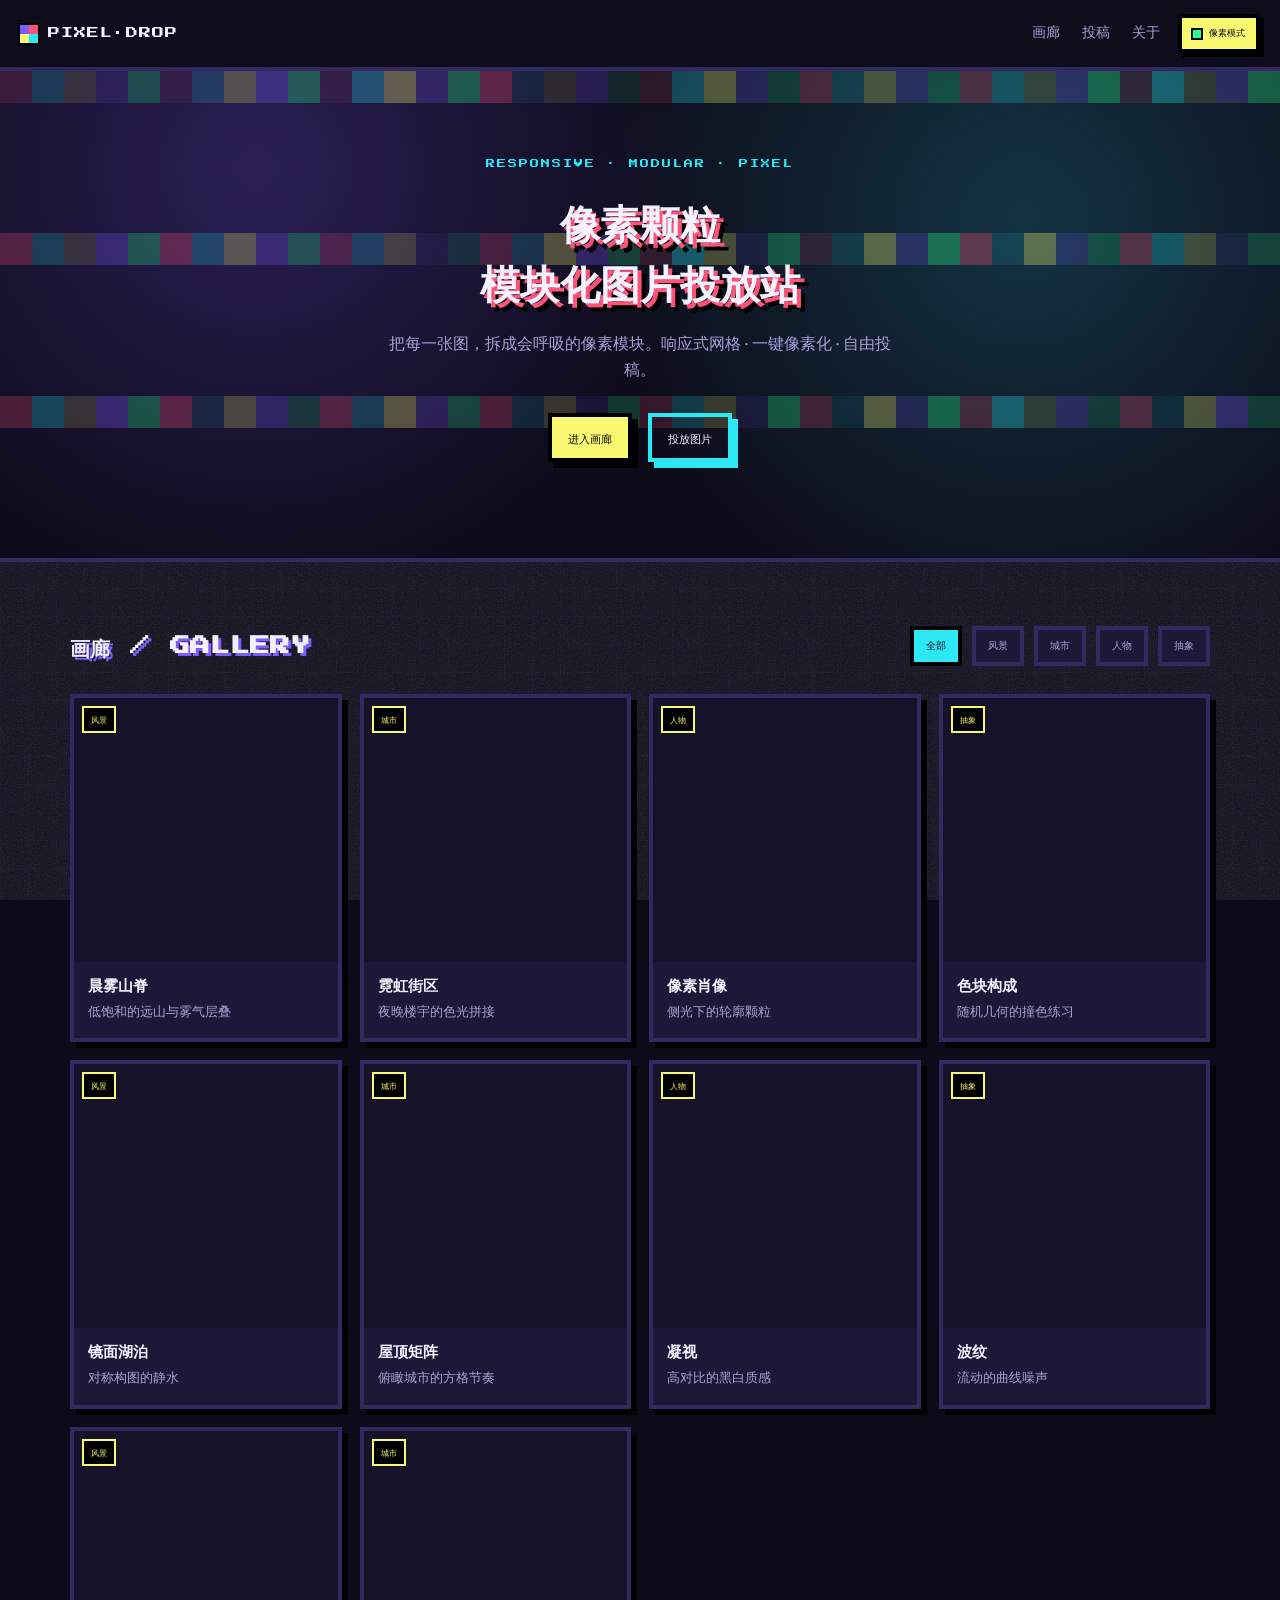
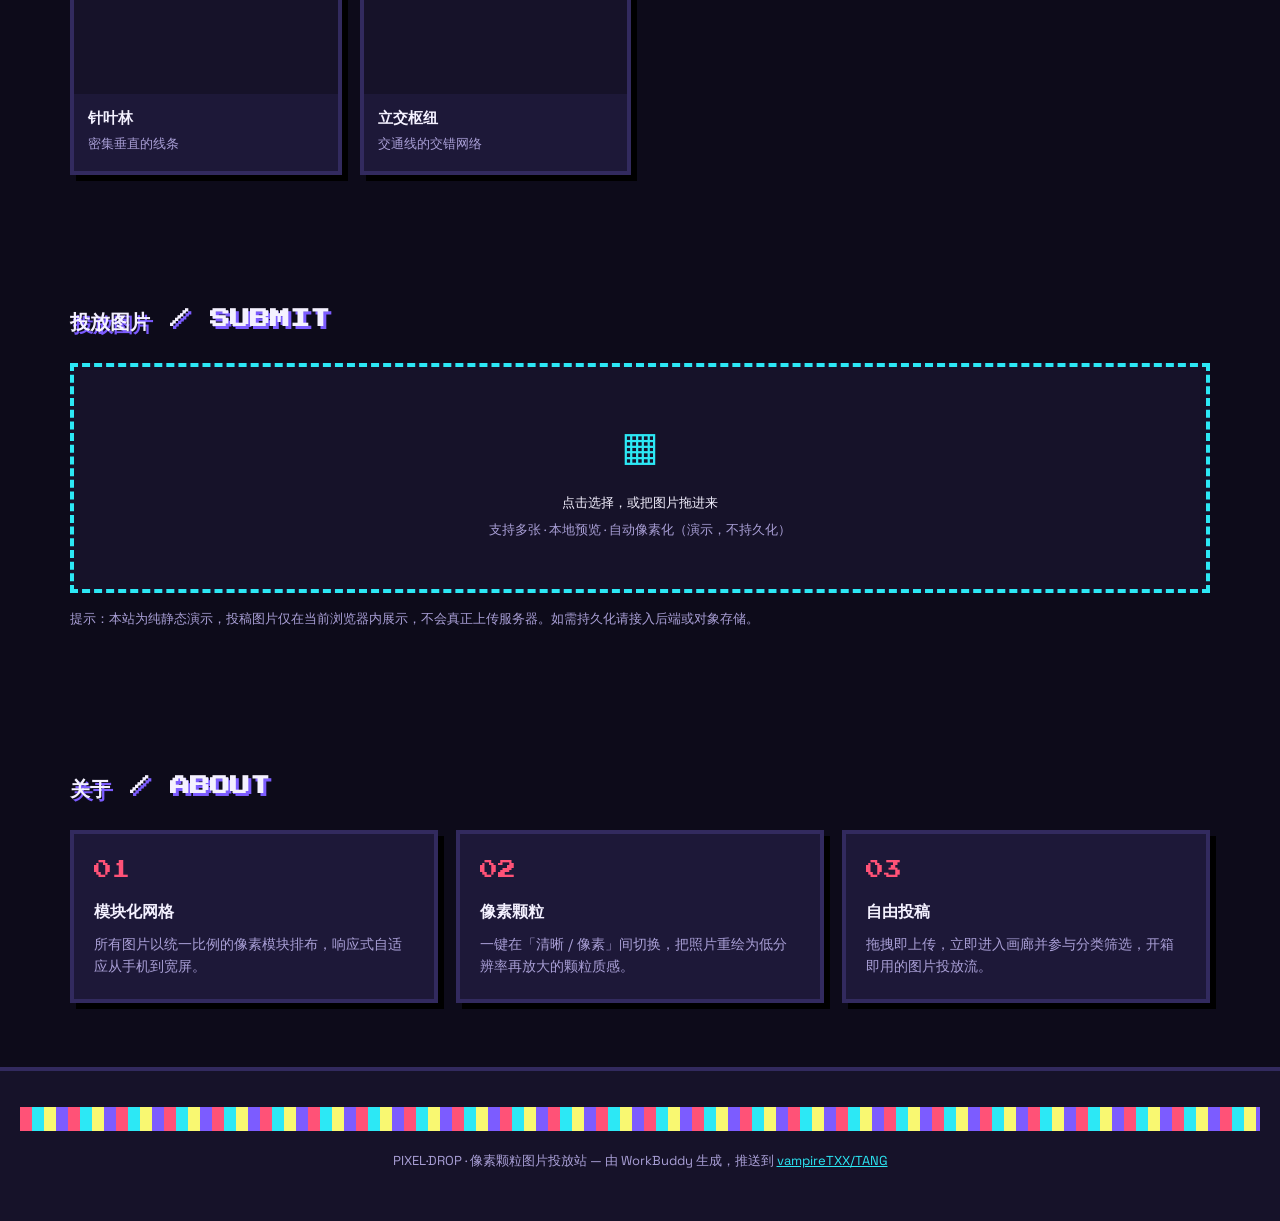
==== index.html @ 4a1a7b35 "fix: 根路径跳转至 pixel-gallery 站点" ====
<!DOCTYPE html>
<html lang="zh-CN">
<head>
  <meta charset="UTF-8" />
  <meta name="viewport" content="width=device-width, initial-scale=1.0" />
  <title>正在跳转到 PIXEL·DROP…</title>
  <meta http-equiv="refresh" content="0; url=/pixel-gallery/" />
  <link rel="canonical" href="/pixel-gallery/" />
  <script>window.location.replace("/pixel-gallery/");</script>
</head>
<body style="background:#0d0b1a;color:#f4f1ff;font-family:system-ui,sans-serif;display:flex;align-items:center;justify-content:center;height:100vh;margin:0;">
  <p>正在跳转到 <a href="/pixel-gallery/" style="color:#2ce8f5;">像素颗粒图片投放站 →</a></p>
</body>
</html>
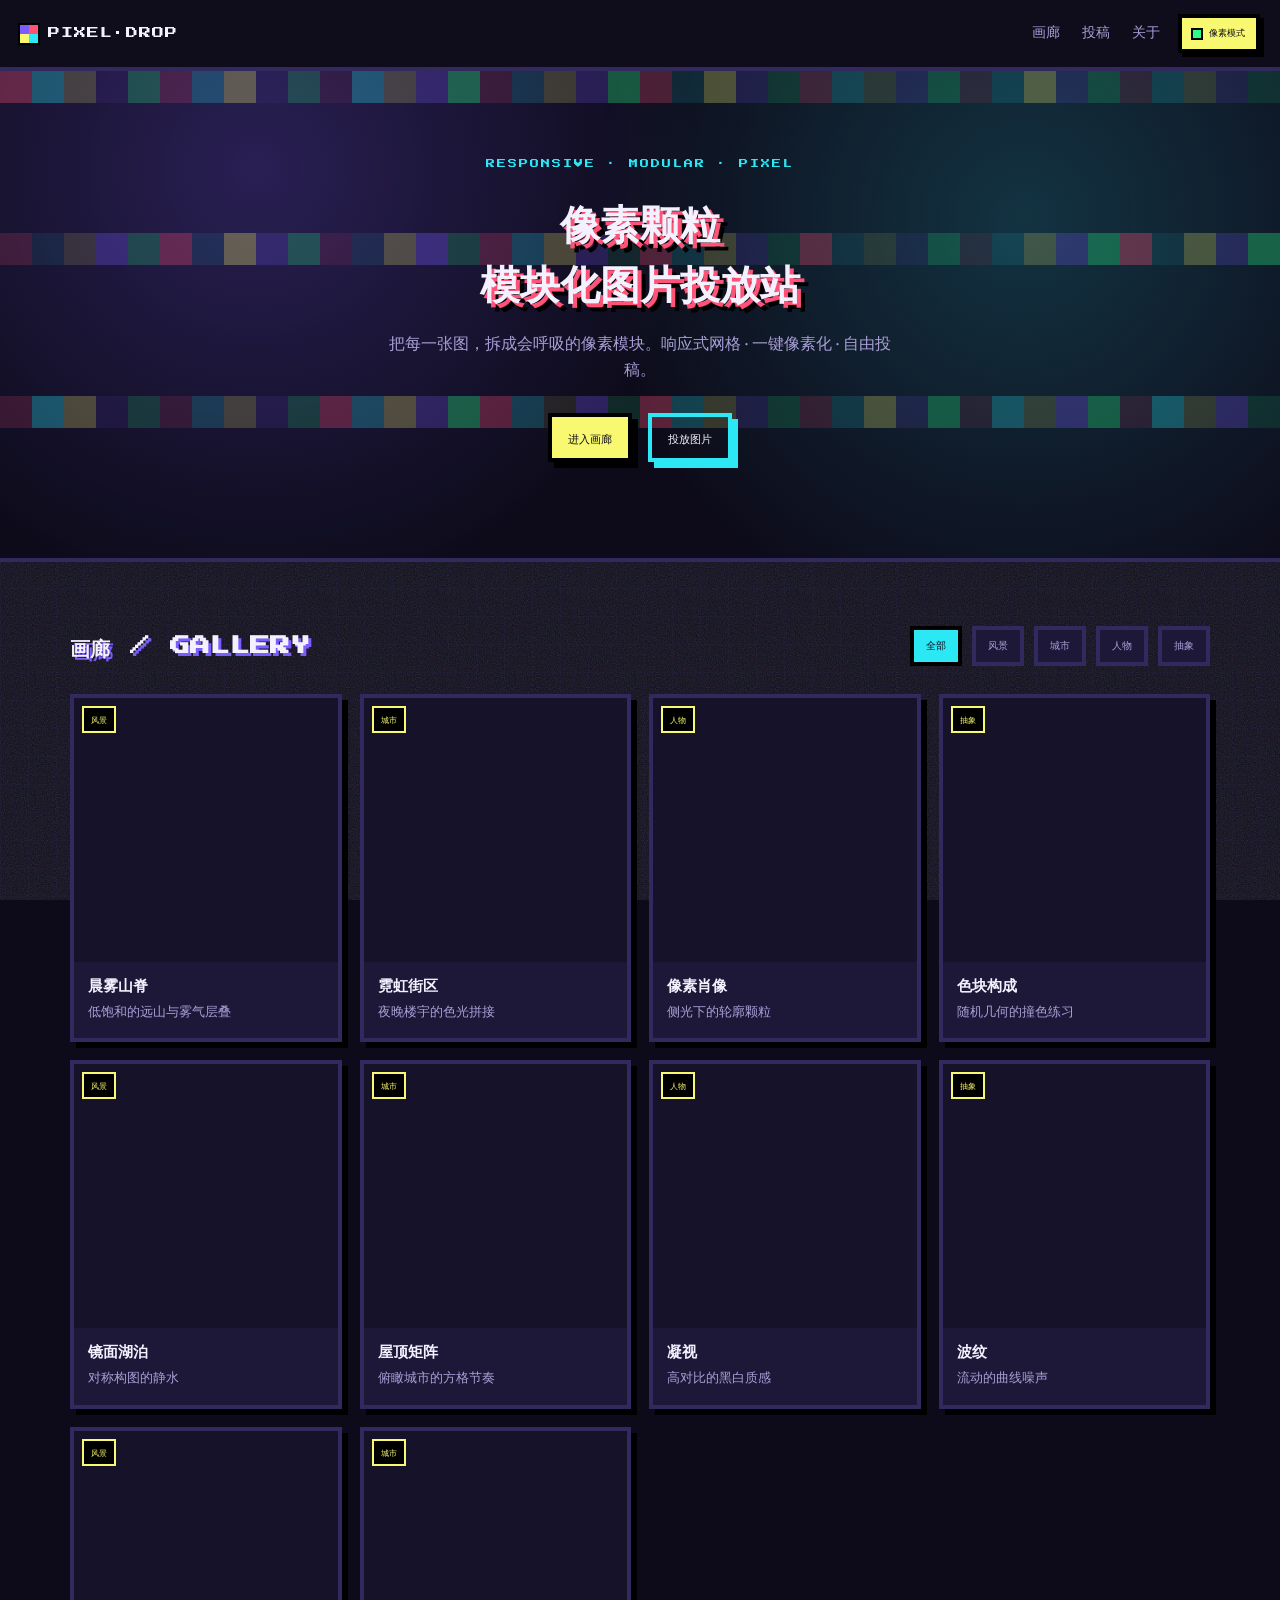
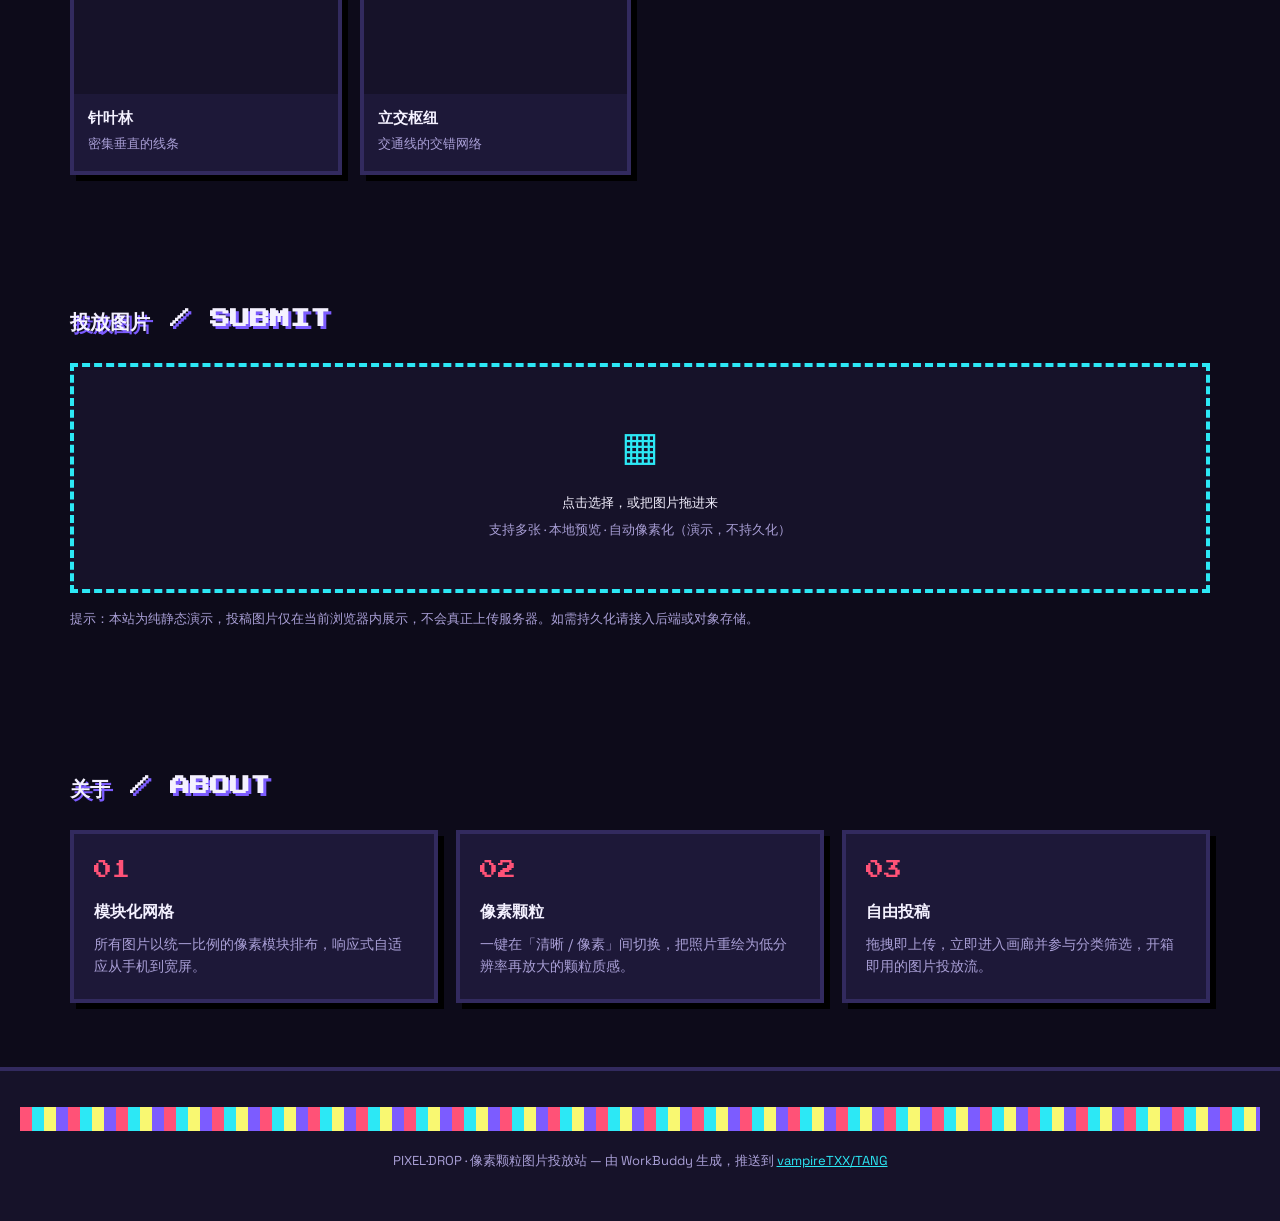
==== commit d7574b0f: "chore: 仅保留网站文件并移动至仓库根目录" ====
--- a/index.html
+++ b/index.html
@@ -3,12 +3,111 @@
 <head>
   <meta charset="UTF-8" />
   <meta name="viewport" content="width=device-width, initial-scale=1.0" />
-  <title>正在跳转到 PIXEL·DROP…</title>
-  <meta http-equiv="refresh" content="0; url=/pixel-gallery/" />
-  <link rel="canonical" href="/pixel-gallery/" />
-  <script>window.location.replace("/pixel-gallery/");</script>
+  <title>PIXEL·DROP — 像素颗粒图片投放站</title>
+  <meta name="description" content="一个以像素颗粒与模块化视觉为核心的响应式图片投放 / 画廊站点。" />
+  <meta property="og:title" content="PIXEL·DROP — 像素颗粒图片投放站" />
+  <meta property="og:description" content="响应式 · 模块化 · 像素颗粒视觉的图片画廊与投稿站" />
+
+  <link rel="preconnect" href="https://fonts.googleapis.com" />
+  <link rel="preconnect" href="https://fonts.gstatic.com" crossorigin />
+  <link href="https://fonts.googleapis.com/css2?family=Press+Start+2P&family=Space+Grotesk:wght@400;500;700&display=swap" rel="stylesheet" />
+  <link rel="stylesheet" href="styles.css" />
 </head>
-<body style="background:#0d0b1a;color:#f4f1ff;font-family:system-ui,sans-serif;display:flex;align-items:center;justify-content:center;height:100vh;margin:0;">
-  <p>正在跳转到 <a href="/pixel-gallery/" style="color:#2ce8f5;">像素颗粒图片投放站 →</a></p>
+<body class="pixel-mode">
+  <!-- 全局像素颗粒 / 网格叠层 -->
+  <div class="grain" aria-hidden="true"></div>
+
+  <!-- 顶部导航 -->
+  <header class="nav">
+    <a class="nav__brand" href="#top" aria-label="PIXEL DROP 首页">
+      <span class="nav__logo" aria-hidden="true"></span>
+      <span class="nav__name">PIXEL·DROP</span>
+    </a>
+    <nav class="nav__links" aria-label="主导航">
+      <a href="#gallery">画廊</a>
+      <a href="#submit">投稿</a>
+      <a href="#about">关于</a>
+    </nav>
+    <button id="pixelToggle" class="pixel-btn pixel-btn--sm" type="button" aria-pressed="true">
+      <span class="dot"></span> 像素模式
+    </button>
+  </header>
+
+  <!-- 主视觉 -->
+  <section class="hero" id="top">
+    <div class="hero__pixels" id="heroPixels" aria-hidden="true"></div>
+    <div class="hero__inner">
+      <p class="hero__kicker">RESPONSIVE · MODULAR · PIXEL</p>
+      <h1 class="hero__title">像素颗粒<br />模块化图片投放站</h1>
+      <p class="hero__sub">把每一张图，拆成会呼吸的像素模块。响应式网格 · 一键像素化 · 自由投稿。</p>
+      <div class="hero__cta">
+        <a class="pixel-btn" href="#gallery">进入画廊</a>
+        <a class="pixel-btn pixel-btn--ghost" href="#submit">投放图片</a>
+      </div>
+    </div>
+  </section>
+
+  <!-- 画廊 -->
+  <main>
+    <section class="gallery-section" id="gallery">
+      <div class="section-head">
+        <h2 class="section-title">画廊 / GALLERY</h2>
+        <div class="filters" id="filters" role="tablist" aria-label="分类筛选">
+          <button class="chip is-active" data-filter="all" role="tab" aria-selected="true">全部</button>
+          <button class="chip" data-filter="风景" role="tab" aria-selected="false">风景</button>
+          <button class="chip" data-filter="城市" role="tab" aria-selected="false">城市</button>
+          <button class="chip" data-filter="人物" role="tab" aria-selected="false">人物</button>
+          <button class="chip" data-filter="抽象" role="tab" aria-selected="false">抽象</button>
+        </div>
+      </div>
+      <div class="grid" id="grid" aria-live="polite"></div>
+      <p class="empty" id="empty" hidden>该分类下暂无图片，去「投稿」投放一张吧。</p>
+    </section>
+
+    <!-- 投稿 -->
+    <section class="submit-section" id="submit">
+      <div class="section-head">
+        <h2 class="section-title">投放图片 / SUBMIT</h2>
+      </div>
+      <div class="dropzone" id="dropzone" tabindex="0" role="button" aria-label="点击或拖拽图片到此处上传">
+        <input type="file" id="fileInput" accept="image/*" multiple hidden />
+        <div class="dropzone__inner">
+          <span class="dropzone__icon" aria-hidden="true">▦</span>
+          <p class="dropzone__text">点击选择，或把图片拖进来</p>
+          <p class="dropzone__hint">支持多张 · 本地预览 · 自动像素化（演示，不持久化）</p>
+        </div>
+      </div>
+      <p class="note">提示：本站为纯静态演示，投稿图片仅在当前浏览器内展示，不会真正上传服务器。如需持久化请接入后端或对象存储。</p>
+    </section>
+
+    <!-- 关于 -->
+    <section class="about-section" id="about">
+      <div class="section-head"><h2 class="section-title">关于 / ABOUT</h2></div>
+      <div class="about-grid">
+        <article class="about-card"><span class="about-card__n">01</span><h3>模块化网格</h3><p>所有图片以统一比例的像素模块排布，响应式自适应从手机到宽屏。</p></article>
+        <article class="about-card"><span class="about-card__n">02</span><h3>像素颗粒</h3><p>一键在「清晰 / 像素」间切换，把照片重绘为低分辨率再放大的颗粒质感。</p></article>
+        <article class="about-card"><span class="about-card__n">03</span><h3>自由投稿</h3><p>拖拽即上传，立即进入画廊并参与分类筛选，开箱即用的图片投放流。</p></article>
+      </div>
+    </section>
+  </main>
+
+  <footer class="footer">
+    <div class="footer__pixels" aria-hidden="true"></div>
+    <p>PIXEL·DROP · 像素颗粒图片投放站 — 由 WorkBuddy 生成，推送到 <a href="https://github.com/vampireTXX/TANG" target="_blank" rel="noopener">vampireTXX/TANG</a></p>
+  </footer>
+
+  <!-- 灯箱 -->
+  <div class="lightbox" id="lightbox" hidden role="dialog" aria-modal="true" aria-label="图片查看">
+    <button class="lightbox__close" id="lbClose" aria-label="关闭">✕</button>
+    <button class="lightbox__nav lightbox__nav--prev" id="lbPrev" aria-label="上一张">‹</button>
+    <figure class="lightbox__figure">
+      <canvas id="lbCanvas" class="lightbox__canvas"></canvas>
+      <img id="lbImg" class="lightbox__img" alt="" hidden />
+      <figcaption id="lbCaption"></figcaption>
+    </figure>
+    <button class="lightbox__nav lightbox__nav--next" id="lbNext" aria-label="下一张">›</button>
+  </div>
+
+  <script src="script.js"></script>
 </body>
 </html>
--- a/styles.css
+++ b/styles.css
@@ -0,0 +1,326 @@
+/* =========================================================
+   PIXEL·DROP — 像素颗粒模块化图片投放站
+   视觉系统：有限高对比色板 + 像素网格 + 颗粒叠层
+   ========================================================= */
+
+:root {
+  --bg:        #0d0b1a;
+  --bg-soft:   #161229;
+  --panel:     #1d1838;
+  --line:      #322a5e;
+  --ink:       #f4f1ff;
+  --ink-dim:   #a99fd6;
+
+  --pink:   #ff5277;
+  --cyan:   #2ce8f5;
+  --yellow: #f9f871;
+  --purple: #7c5cff;
+  --green:  #2bff88;
+
+  --px: 4px;                 /* 基础像素单位 */
+  --radius: 0px;            /* 像素风：硬边角 */
+  --shadow: 6px 6px 0 #000; /* 硬投影 */
+  --maxw: 1180px;
+
+  --font-pixel: 'Press Start 2P', monospace;
+  --font-body:  'Space Grotesk', system-ui, -apple-system, 'Segoe UI', Roboto, sans-serif;
+}
+
+* { box-sizing: border-box; }
+
+html { scroll-behavior: smooth; }
+
+body {
+  margin: 0;
+  background: var(--bg);
+  color: var(--ink);
+  font-family: var(--font-body);
+  line-height: 1.6;
+  -webkit-font-smoothing: antialiased;
+  overflow-x: hidden;
+}
+
+a { color: inherit; }
+
+/* 像素颗粒 / 网格叠层（全局） */
+.grain {
+  position: fixed;
+  inset: 0;
+  pointer-events: none;
+  z-index: 1;
+  opacity: 0.55;
+  background-image:
+    /* 细网格 */
+    linear-gradient(rgba(124,92,255,0.06) 1px, transparent 1px),
+    linear-gradient(90deg, rgba(124,92,255,0.06) 1px, transparent 1px),
+    /* 颗粒噪点 */
+    url("data:image/svg+xml,%3Csvg xmlns='http://www.w3.org/2000/svg' width='120' height='120'%3E%3Cfilter id='n'%3E%3CfeTurbulence type='fractalNoise' baseFrequency='0.9' numOctaves='2' stitchTiles='stitch'/%3E%3C/filter%3E%3Crect width='100%25' height='100%25' filter='url(%23n)' opacity='0.35'/%3E%3C/svg%3E");
+  background-size: 28px 28px, 28px 28px, 120px 120px;
+}
+
+/* ===================== 导航 ===================== */
+.nav {
+  position: sticky;
+  top: 0;
+  z-index: 20;
+  display: flex;
+  align-items: center;
+  gap: 16px;
+  padding: 14px 20px;
+  background: rgba(13,11,26,0.86);
+  backdrop-filter: blur(6px);
+  border-bottom: var(--px) solid var(--line);
+}
+.nav__brand { display: flex; align-items: center; gap: 10px; text-decoration: none; }
+.nav__logo {
+  width: 18px; height: 18px;
+  background:
+    conic-gradient(var(--pink) 0 25%, var(--cyan) 0 50%, var(--yellow) 0 75%, var(--purple) 0);
+  image-rendering: pixelated;
+  box-shadow: 0 0 0 2px #000;
+}
+.nav__name { font-family: var(--font-pixel); font-size: 12px; letter-spacing: 1px; }
+.nav__links { margin-left: auto; display: flex; gap: 18px; }
+.nav__links a {
+  text-decoration: none; color: var(--ink-dim); font-weight: 500; font-size: 14px;
+  padding: 4px 2px; border-bottom: 2px solid transparent; transition: .15s;
+}
+.nav__links a:hover { color: var(--ink); border-color: var(--cyan); }
+
+/* 像素按钮 */
+.pixel-btn {
+  font-family: var(--font-pixel);
+  font-size: 11px;
+  color: #0d0b1a;
+  background: var(--yellow);
+  border: var(--px) solid #000;
+  padding: 12px 16px;
+  text-decoration: none;
+  box-shadow: var(--shadow);
+  cursor: pointer;
+  display: inline-flex; align-items: center; gap: 8px;
+  transition: transform .08s, box-shadow .08s;
+  image-rendering: pixelated;
+}
+.pixel-btn:hover { transform: translate(-2px,-2px); box-shadow: 8px 8px 0 #000; }
+.pixel-btn:active { transform: translate(2px,2px); box-shadow: 2px 2px 0 #000; }
+.pixel-btn--ghost { background: transparent; color: var(--ink); border-color: var(--cyan); box-shadow: 6px 6px 0 var(--cyan); }
+.pixel-btn--sm { font-size: 9px; padding: 9px 11px; box-shadow: 4px 4px 0 #000; }
+.pixel-btn .dot { width: 8px; height: 8px; background: var(--green); box-shadow: 0 0 0 2px #000; }
+body:not(.pixel-mode) .pixel-btn .dot { background: var(--ink-dim); }
+
+/* ===================== 主视觉 ===================== */
+.hero {
+  position: relative;
+  z-index: 2;
+  padding: 86px 20px 96px;
+  text-align: center;
+  overflow: hidden;
+  border-bottom: var(--px) solid var(--line);
+  background:
+    radial-gradient(circle at 20% 20%, rgba(124,92,255,0.25), transparent 40%),
+    radial-gradient(circle at 80% 30%, rgba(44,232,245,0.18), transparent 40%),
+    var(--bg);
+}
+.hero__pixels {
+  position: absolute; inset: 0;
+  display: grid;
+  grid-template-columns: repeat(auto-fill, 32px);
+  gap: 0;
+  opacity: 0.5;
+  pointer-events: none;
+}
+.hero__pixels span {
+  width: 32px; height: 32px;
+  animation: floaty 6s infinite ease-in-out;
+}
+@keyframes floaty {
+  0%,100% { transform: translateY(0); opacity: .25; }
+  50%     { transform: translateY(-10px); opacity: .8; }
+}
+.hero__inner { position: relative; max-width: 760px; margin: 0 auto; }
+.hero__kicker { font-family: var(--font-pixel); font-size: 9px; color: var(--cyan); letter-spacing: 2px; margin: 0 0 18px; }
+.hero__title {
+  font-family: var(--font-pixel);
+  font-size: clamp(20px, 5vw, 40px);
+  line-height: 1.5;
+  margin: 0 0 22px;
+  text-shadow: 4px 4px 0 var(--pink), 8px 8px 0 #000;
+}
+.hero__sub { color: var(--ink-dim); font-size: 16px; max-width: 520px; margin: 0 auto 30px; }
+.hero__cta { display: flex; gap: 16px; justify-content: center; flex-wrap: wrap; }
+
+/* ===================== 区块通用 ===================== */
+main { position: relative; z-index: 2; }
+.gallery-section, .submit-section, .about-section {
+  max-width: var(--maxw);
+  margin: 0 auto;
+  padding: 64px 20px;
+}
+.section-head {
+  display: flex; align-items: center; justify-content: space-between;
+  flex-wrap: wrap; gap: 16px; margin-bottom: 28px;
+}
+.section-title {
+  font-family: var(--font-pixel);
+  font-size: clamp(14px, 3vw, 20px);
+  margin: 0;
+  color: var(--ink);
+  text-shadow: 3px 3px 0 var(--purple);
+}
+
+/* 筛选 chips */
+.filters { display: flex; gap: 10px; flex-wrap: wrap; }
+.chip {
+  font-family: var(--font-pixel);
+  font-size: 10px;
+  color: var(--ink-dim);
+  background: var(--panel);
+  border: var(--px) solid var(--line);
+  padding: 9px 12px;
+  cursor: pointer;
+  transition: .12s;
+}
+.chip:hover { color: var(--ink); border-color: var(--cyan); }
+.chip.is-active { color: #0d0b1a; background: var(--cyan); border-color: #000; }
+
+/* ===================== 画廊网格 ===================== */
+.grid {
+  display: grid;
+  grid-template-columns: repeat(auto-fill, minmax(240px, 1fr));
+  gap: 18px;
+}
+.cell {
+  background: var(--panel);
+  border: var(--px) solid var(--line);
+  box-shadow: var(--shadow);
+  overflow: hidden;
+  transition: transform .12s, box-shadow .12s, border-color .12s;
+  cursor: pointer;
+}
+.cell:hover { transform: translate(-3px,-3px); box-shadow: 9px 9px 0 #000; border-color: var(--pink); }
+.cell__media {
+  position: relative;
+  aspect-ratio: 1 / 1;
+  background: var(--bg-soft);
+  overflow: hidden;
+}
+.cell__canvas, .cell__img {
+  width: 100%; height: 100%;
+  object-fit: cover;
+  display: block;
+}
+.cell__canvas { image-rendering: pixelated; }
+/* 清晰模式下显示原图，隐藏 canvas */
+body:not(.pixel-mode) .cell__canvas { display: none; }
+body.pixel-mode .cell__img { display: none; }
+
+.cell__tag {
+  position: absolute; top: 8px; left: 8px;
+  font-family: var(--font-pixel); font-size: 8px;
+  background: #000; color: var(--yellow);
+  padding: 5px 7px; border: 2px solid var(--yellow);
+}
+.cell__meta { padding: 12px 14px 16px; }
+.cell__title { font-size: 15px; margin: 0 0 4px; font-weight: 700; }
+.cell__desc { font-size: 13px; color: var(--ink-dim); margin: 0; }
+
+.empty { text-align: center; color: var(--ink-dim); padding: 40px 0; font-family: var(--font-pixel); font-size: 11px; }
+
+/* ===================== 投稿 ===================== */
+.dropzone {
+  border: var(--px) dashed var(--cyan);
+  background: var(--bg-soft);
+  padding: 48px 20px;
+  text-align: center;
+  cursor: pointer;
+  transition: .15s;
+}
+.dropzone:hover, .dropzone:focus-visible, .dropzone.is-drag {
+  border-color: var(--pink);
+  background: #221a3f;
+  outline: none;
+}
+.dropzone__icon { font-size: 40px; color: var(--cyan); display: block; margin-bottom: 12px; }
+.dropzone__text { font-family: var(--font-pixel); font-size: 13px; margin: 0 0 8px; }
+.dropzone__hint { color: var(--ink-dim); font-size: 13px; margin: 0; }
+.note { color: var(--ink-dim); font-size: 13px; margin-top: 16px; }
+
+/* ===================== 关于 ===================== */
+.about-grid { display: grid; grid-template-columns: repeat(auto-fit, minmax(220px,1fr)); gap: 18px; }
+.about-card {
+  background: var(--panel);
+  border: var(--px) solid var(--line);
+  box-shadow: var(--shadow);
+  padding: 22px 20px;
+}
+.about-card__n { font-family: var(--font-pixel); color: var(--pink); font-size: 18px; }
+.about-card h3 { font-size: 16px; margin: 12px 0 8px; }
+.about-card p { color: var(--ink-dim); font-size: 14px; margin: 0; }
+
+/* ===================== 页脚 ===================== */
+.footer {
+  position: relative; z-index: 2;
+  border-top: var(--px) solid var(--line);
+  background: var(--bg-soft);
+  text-align: center;
+  padding: 36px 20px;
+  color: var(--ink-dim);
+  font-size: 13px;
+}
+.footer a { color: var(--cyan); }
+.footer__pixels {
+  height: 24px;
+  background: repeating-linear-gradient(90deg,
+    var(--pink) 0 12px, var(--cyan) 12px 24px, var(--yellow) 24px 36px, var(--purple) 36px 48px);
+  margin-bottom: 20px;
+  image-rendering: pixelated;
+}
+
+/* ===================== 灯箱 ===================== */
+.lightbox {
+  position: fixed; inset: 0; z-index: 50;
+  background: rgba(5,3,12,0.92);
+  display: flex; align-items: center; justify-content: center;
+  gap: 12px; padding: 20px;
+}
+.lightbox[hidden] { display: none; }
+.lightbox__figure { margin: 0; max-width: min(86vw, 760px); text-align: center; }
+.lightbox__canvas, .lightbox__img {
+  max-width: 100%; max-height: 76vh;
+  border: var(--px) solid var(--line);
+  box-shadow: 10px 10px 0 #000;
+  image-rendering: pixelated;
+  background: var(--bg-soft);
+}
+body:not(.pixel-mode) .lightbox__canvas { display: none; }
+body.pixel-mode .lightbox__img { display: none; }
+.lightbox__caption { margin-top: 14px; font-family: var(--font-pixel); font-size: 11px; color: var(--ink); }
+.lightbox__close {
+  position: absolute; top: 16px; right: 16px;
+  font-family: var(--font-pixel); font-size: 14px;
+  background: var(--pink); color: #000;
+  border: var(--px) solid #000; width: 40px; height: 40px; cursor: pointer;
+}
+.lightbox__nav {
+  font-family: var(--font-pixel); font-size: 28px;
+  background: var(--panel); color: var(--ink);
+  border: var(--px) solid var(--line); width: 48px; height: 64px; cursor: pointer;
+}
+.lightbox__nav:hover { border-color: var(--cyan); color: var(--cyan); }
+
+/* ===================== 响应式 ===================== */
+@media (max-width: 640px) {
+  .nav__links { display: none; }
+  .grid { grid-template-columns: repeat(auto-fill, minmax(150px, 1fr)); gap: 12px; }
+  .hero { padding: 64px 16px 72px; }
+  .gallery-section, .submit-section, .about-section { padding: 48px 16px; }
+}
+
+@media (prefers-reduced-motion: reduce) {
+  .hero__pixels span { animation: none; }
+  html { scroll-behavior: auto; }
+}
+
+/* 焦点可见性（a11y） */
+:focus-visible { outline: 3px solid var(--cyan); outline-offset: 2px; }
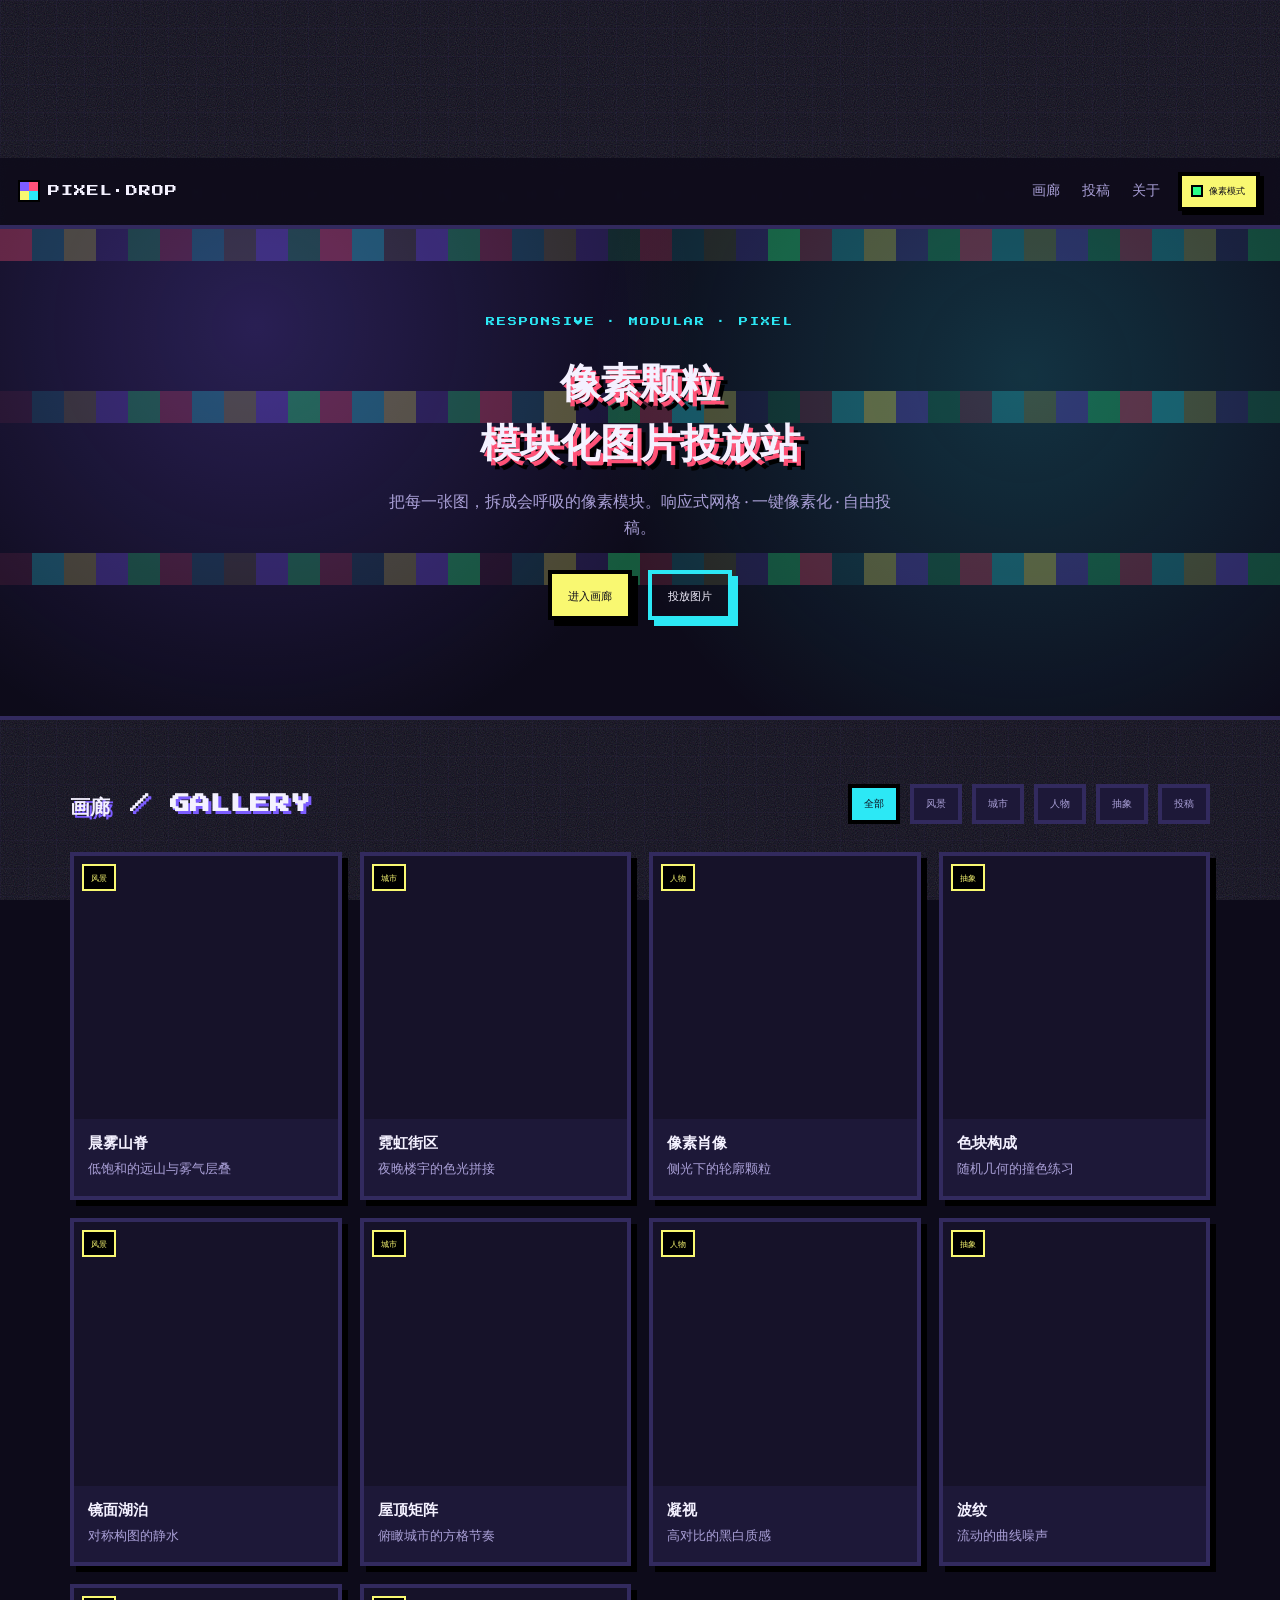
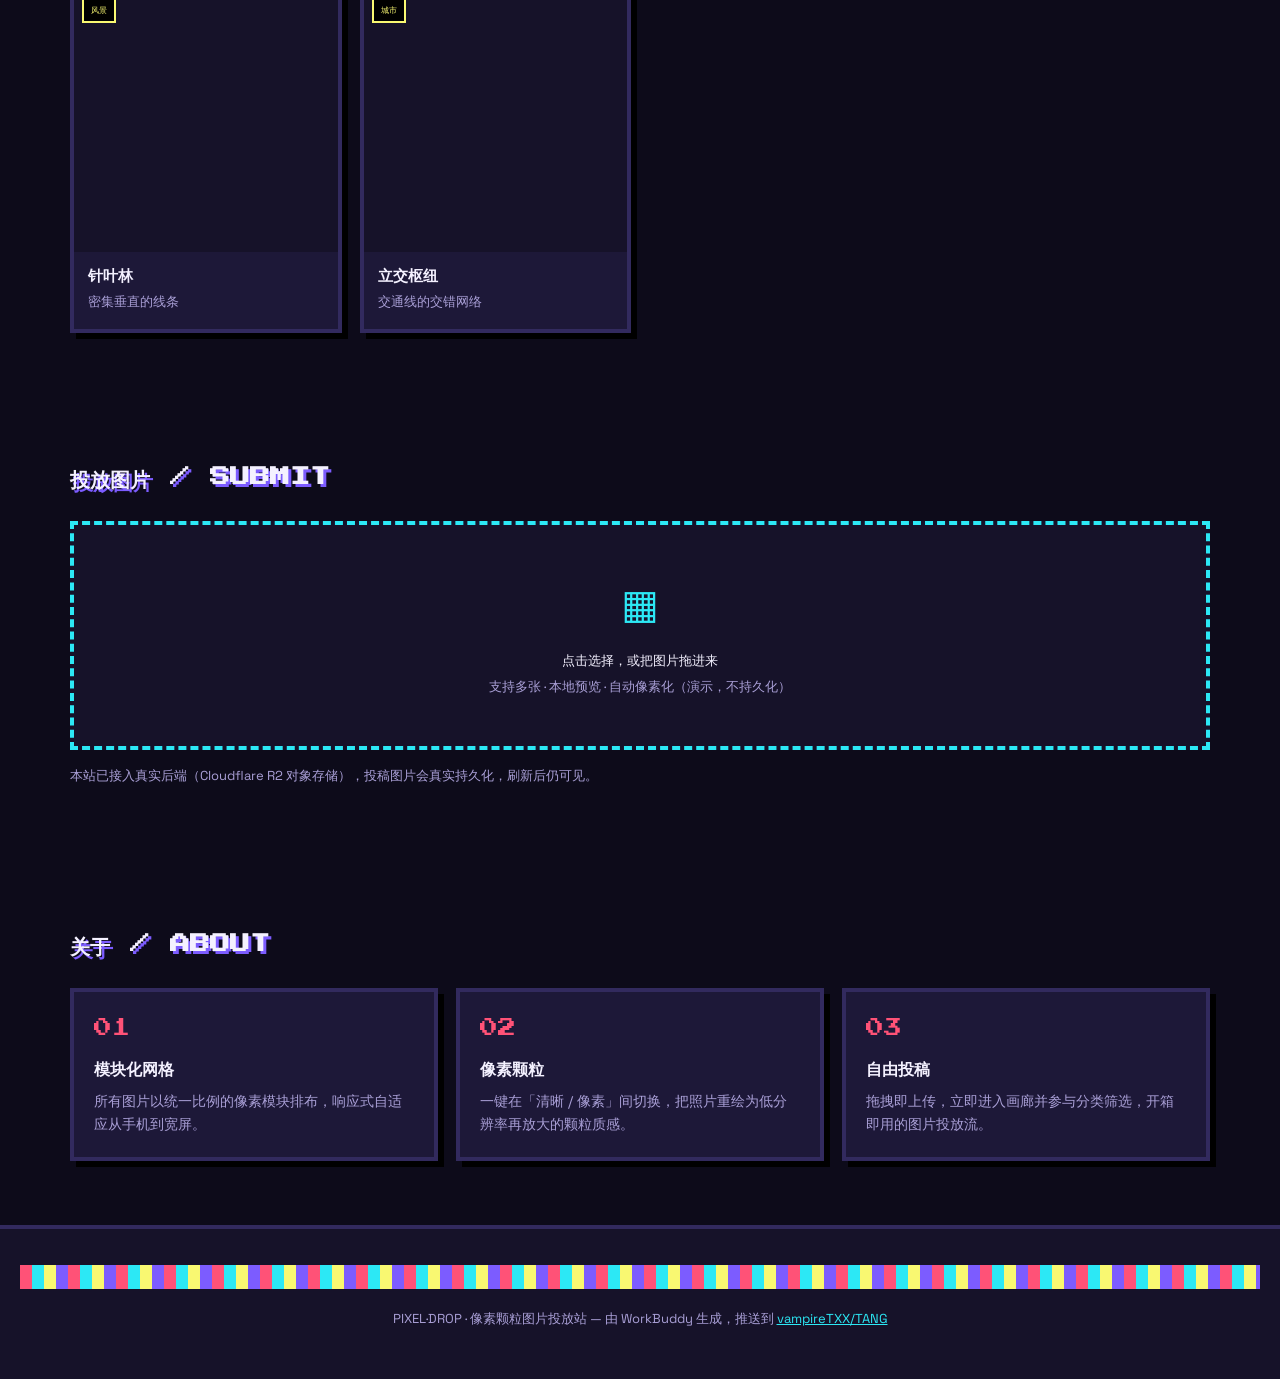
==== commit 6d5c91b5: "feat-site" ====
--- a/index.html
+++ b/index.html
@@ -16,6 +16,9 @@
 <body class="pixel-mode">
   <!-- 全局像素颗粒 / 网格叠层 -->
   <div class="grain" aria-hidden="true"></div>
+
+  <!-- 鼠标跟随像素粒子层（散发式波动） -->
+  <canvas id="fxCanvas" class="fx-canvas" aria-hidden="true"></canvas>
 
   <!-- 顶部导航 -->
   <header class="nav">
@@ -58,6 +61,7 @@
           <button class="chip" data-filter="城市" role="tab" aria-selected="false">城市</button>
           <button class="chip" data-filter="人物" role="tab" aria-selected="false">人物</button>
           <button class="chip" data-filter="抽象" role="tab" aria-selected="false">抽象</button>
+          <button class="chip" data-filter="投稿" role="tab" aria-selected="false">投稿</button>
         </div>
       </div>
       <div class="grid" id="grid" aria-live="polite"></div>
@@ -77,7 +81,8 @@
           <p class="dropzone__hint">支持多张 · 本地预览 · 自动像素化（演示，不持久化）</p>
         </div>
       </div>
-      <p class="note">提示：本站为纯静态演示，投稿图片仅在当前浏览器内展示，不会真正上传服务器。如需持久化请接入后端或对象存储。</p>
+      <p class="note">本站已接入真实后端（Cloudflare R2 对象存储），投稿图片会真实持久化，刷新后仍可见。</p>
+      <p class="note" id="uploadStatus" hidden></p>
     </section>
 
     <!-- 关于 -->
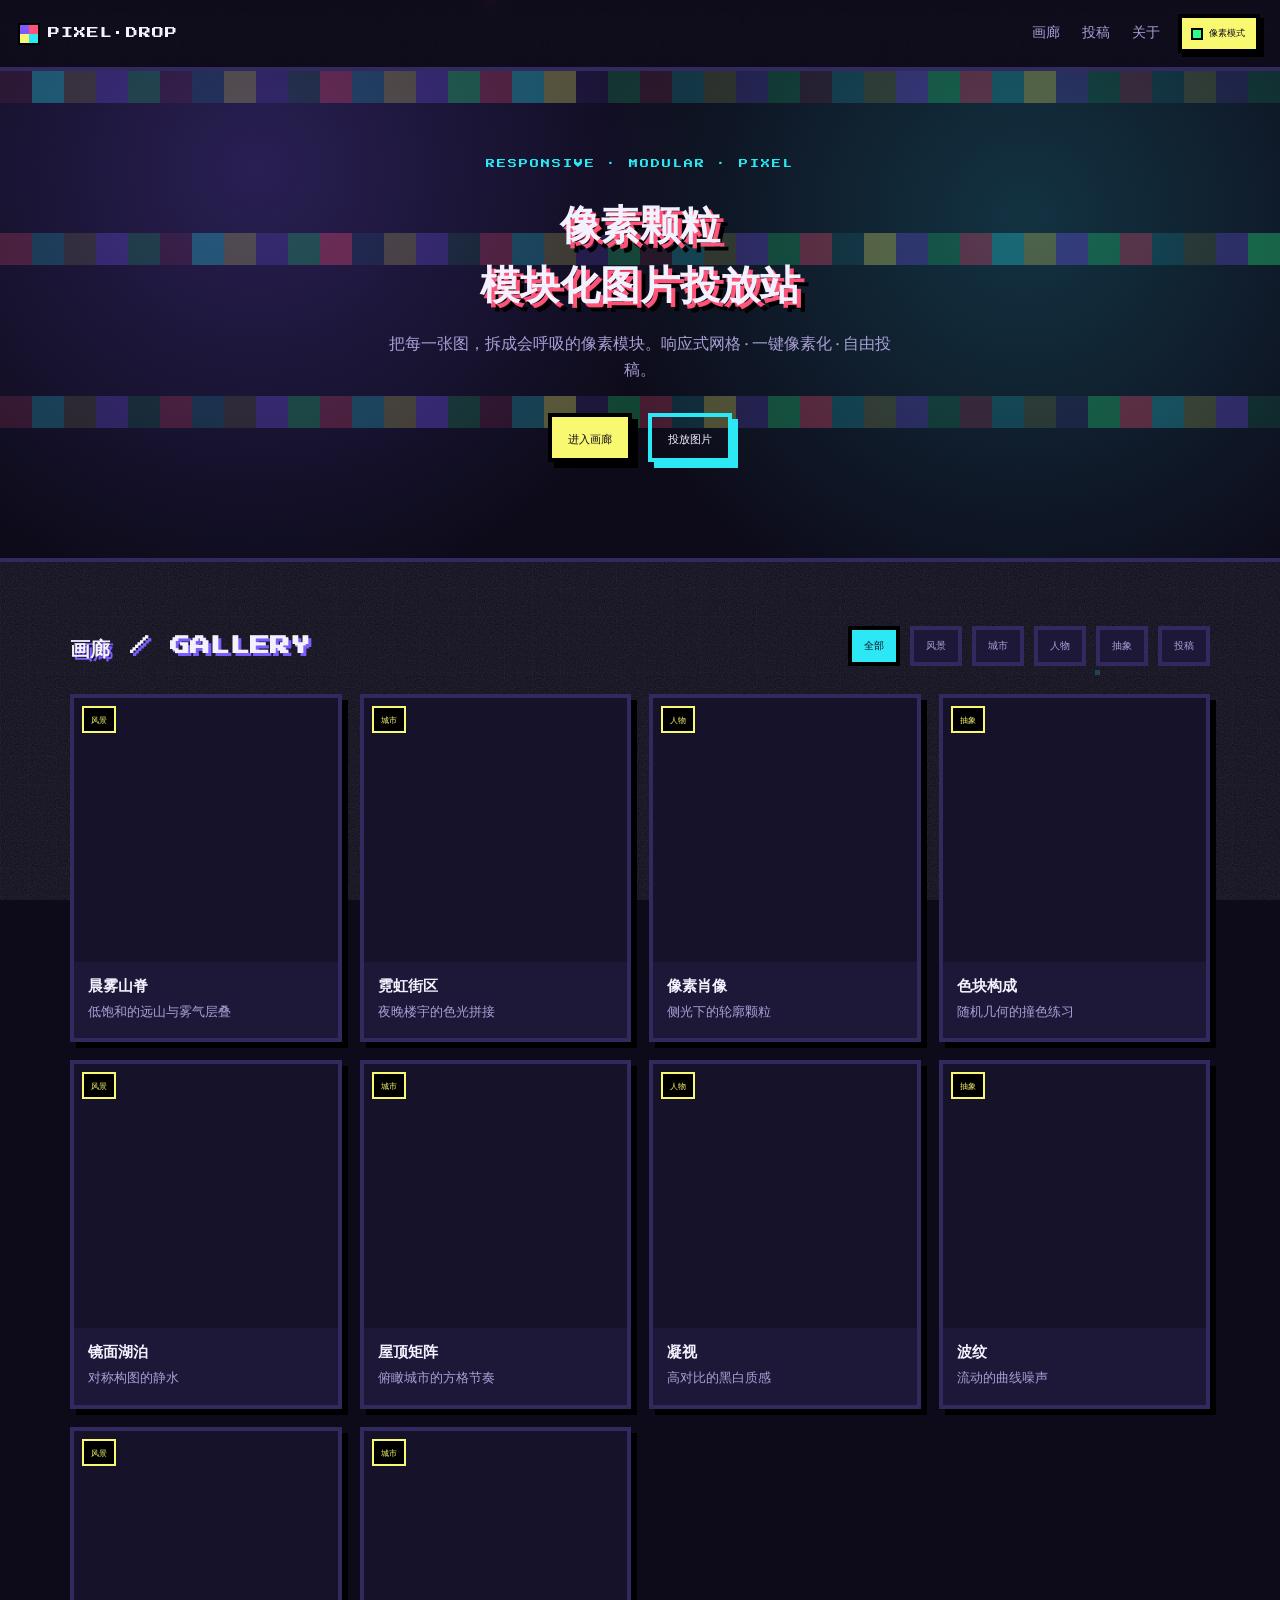
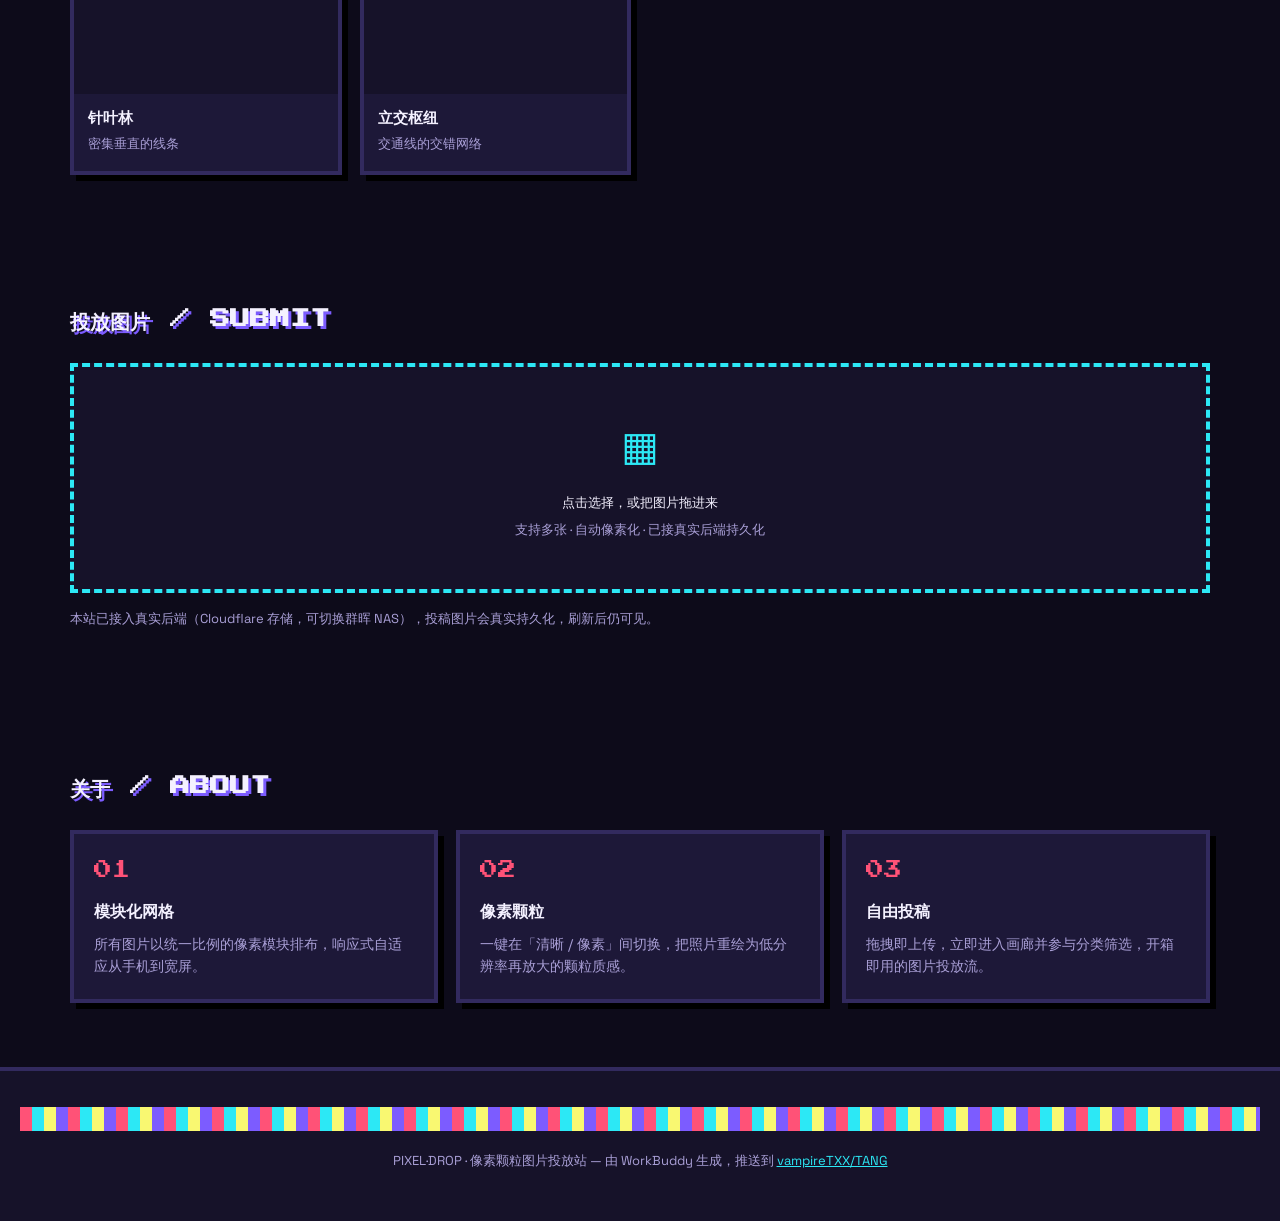
==== commit e6378f51: "feat-fx-ripple" ====
--- a/index.html
+++ b/index.html
@@ -78,10 +78,10 @@
         <div class="dropzone__inner">
           <span class="dropzone__icon" aria-hidden="true">▦</span>
           <p class="dropzone__text">点击选择，或把图片拖进来</p>
-          <p class="dropzone__hint">支持多张 · 本地预览 · 自动像素化（演示，不持久化）</p>
+          <p class="dropzone__hint">支持多张 · 自动像素化 · 已接真实后端持久化</p>
         </div>
       </div>
-      <p class="note">本站已接入真实后端（Cloudflare R2 对象存储），投稿图片会真实持久化，刷新后仍可见。</p>
+      <p class="note">本站已接入真实后端（Cloudflare 存储，可切换群晖 NAS），投稿图片会真实持久化，刷新后仍可见。</p>
       <p class="note" id="uploadStatus" hidden></p>
     </section>
 
--- a/styles.css
+++ b/styles.css
@@ -47,8 +47,8 @@
   position: fixed;
   inset: 0;
   pointer-events: none;
-  z-index: 1;
-  opacity: 0.55;
+  z-index: 0;
+  opacity: 0.5;
   background-image:
     /* 细网格 */
     linear-gradient(rgba(124,92,255,0.06) 1px, transparent 1px),
@@ -56,6 +56,17 @@
     /* 颗粒噪点 */
     url("data:image/svg+xml,%3Csvg xmlns='http://www.w3.org/2000/svg' width='120' height='120'%3E%3Cfilter id='n'%3E%3CfeTurbulence type='fractalNoise' baseFrequency='0.9' numOctaves='2' stitchTiles='stitch'/%3E%3C/filter%3E%3Crect width='100%25' height='100%25' filter='url(%23n)' opacity='0.35'/%3E%3C/svg%3E");
   background-size: 28px 28px, 28px 28px, 120px 120px;
+}
+
+/* 鼠标跟随像素粒子层 */
+.fx-canvas {
+  position: fixed;
+  inset: 0;
+  width: 100%;
+  height: 100%;
+  pointer-events: none;
+  z-index: 1;
+  display: block;
 }
 
 /* ===================== 导航 ===================== */
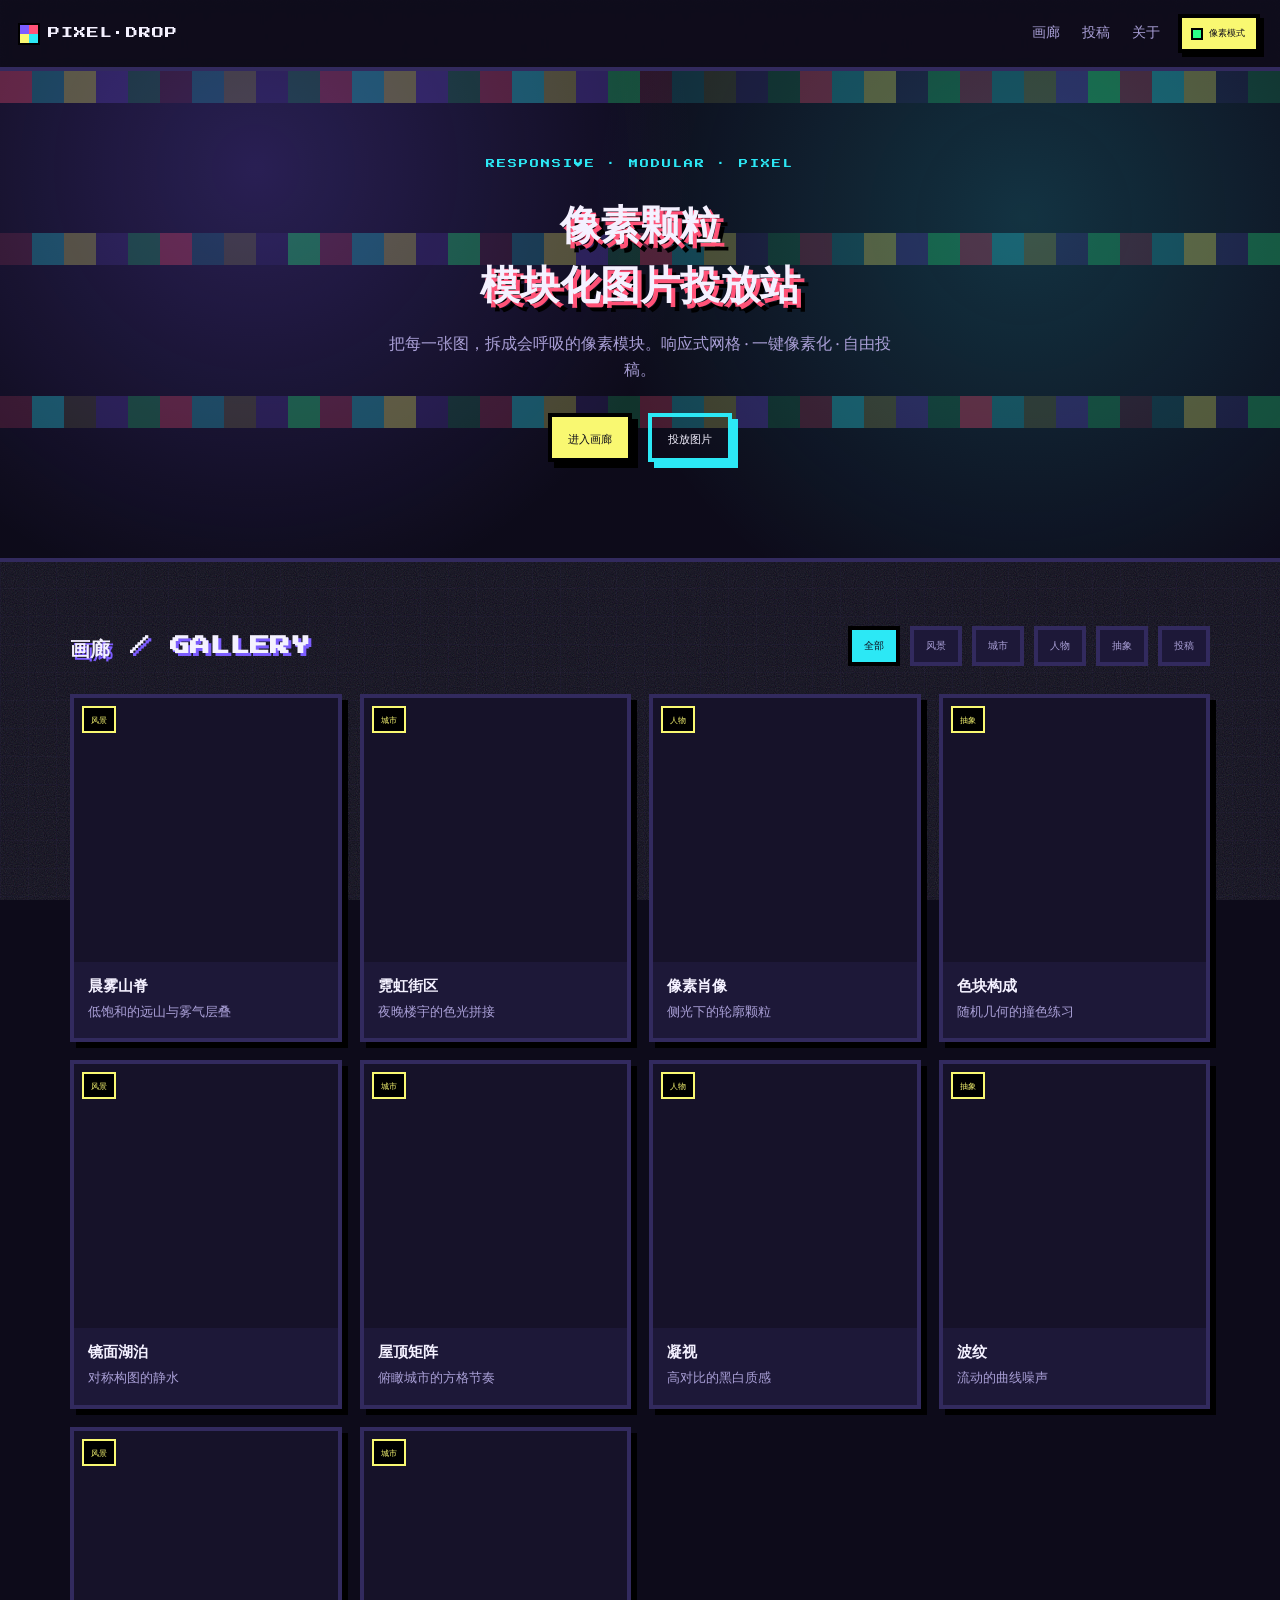
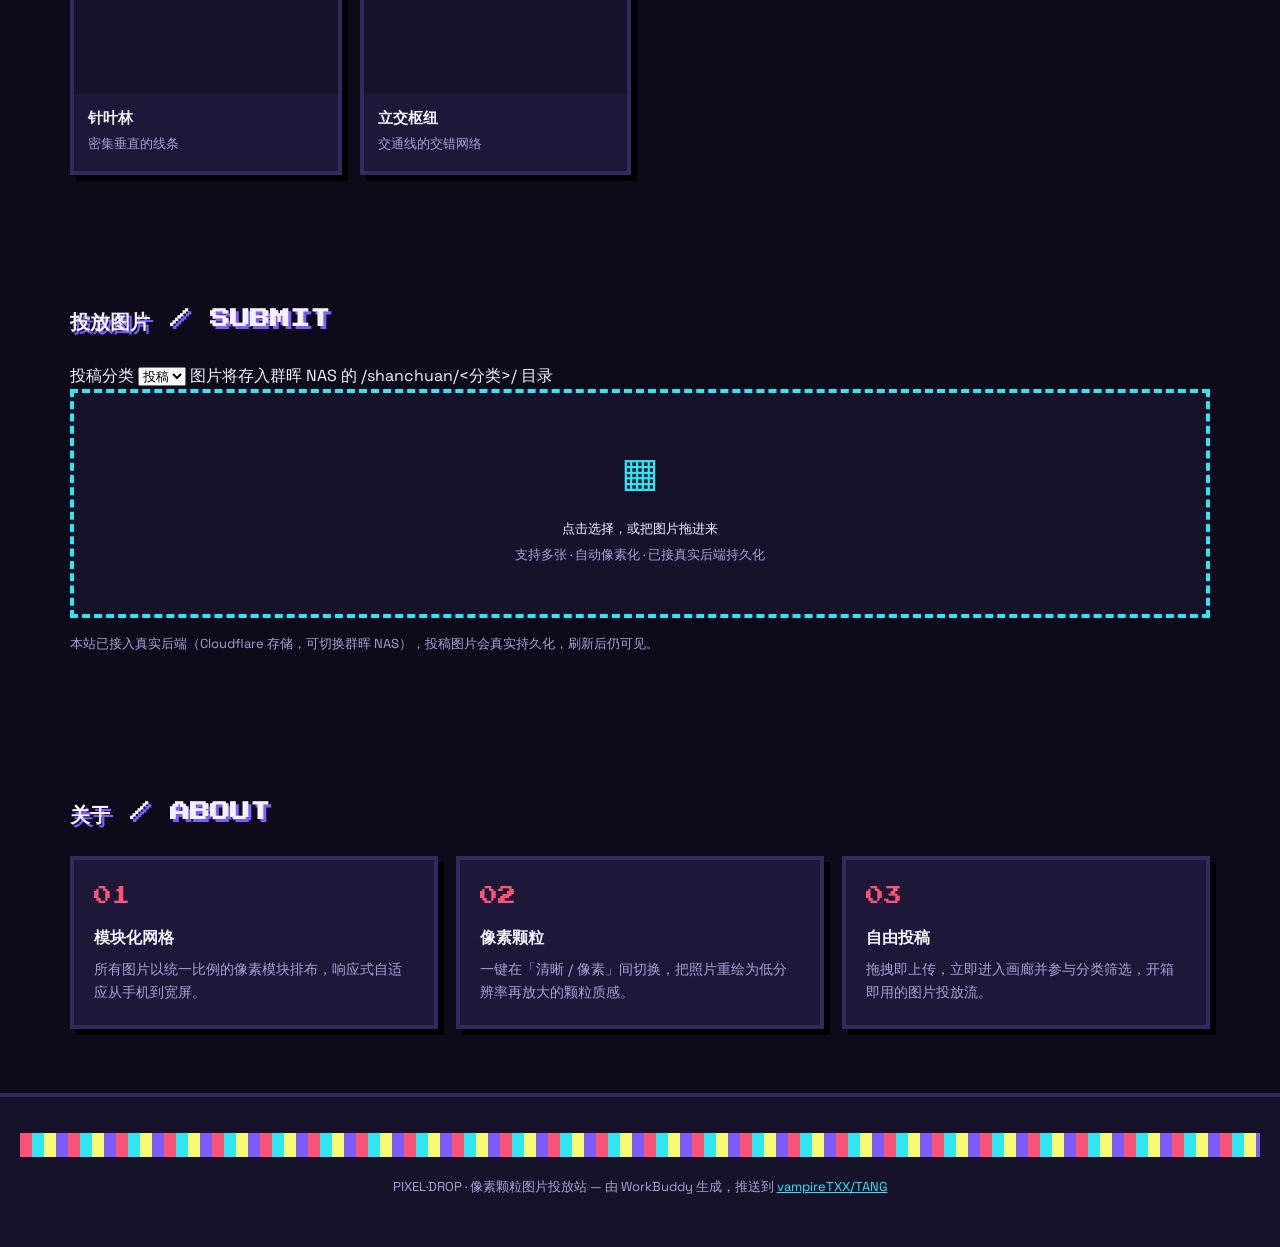
==== commit 9cda48e1: "feat: 投稿按分类建 NAS 文件夹" ====
--- a/index.html
+++ b/index.html
@@ -73,6 +73,17 @@
       <div class="section-head">
         <h2 class="section-title">投放图片 / SUBMIT</h2>
       </div>
+      <div class="submit-cat">
+        <label for="catSelect">投稿分类</label>
+        <select id="catSelect">
+          <option value="投稿">投稿</option>
+          <option value="风景">风景</option>
+          <option value="城市">城市</option>
+          <option value="人物">人物</option>
+          <option value="抽象">抽象</option>
+        </select>
+        <span class="submit-cat__hint">图片将存入群晖 NAS 的 /shanchuan/&lt;分类&gt;/ 目录</span>
+      </div>
       <div class="dropzone" id="dropzone" tabindex="0" role="button" aria-label="点击或拖拽图片到此处上传">
         <input type="file" id="fileInput" accept="image/*" multiple hidden />
         <div class="dropzone__inner">
--- a/styles.css
+++ b/styles.css
@@ -58,7 +58,7 @@
   background-size: 28px 28px, 28px 28px, 120px 120px;
 }
 
-/* 鼠标跟随像素粒子层 */
+/* 鼠标跟随水波纹像素层 */
 .fx-canvas {
   position: fixed;
   inset: 0;
@@ -67,6 +67,7 @@
   pointer-events: none;
   z-index: 1;
   display: block;
+  opacity: 0.6;   /* 整体柔化，避免干扰阅读 */
 }
 
 /* ===================== 导航 ===================== */
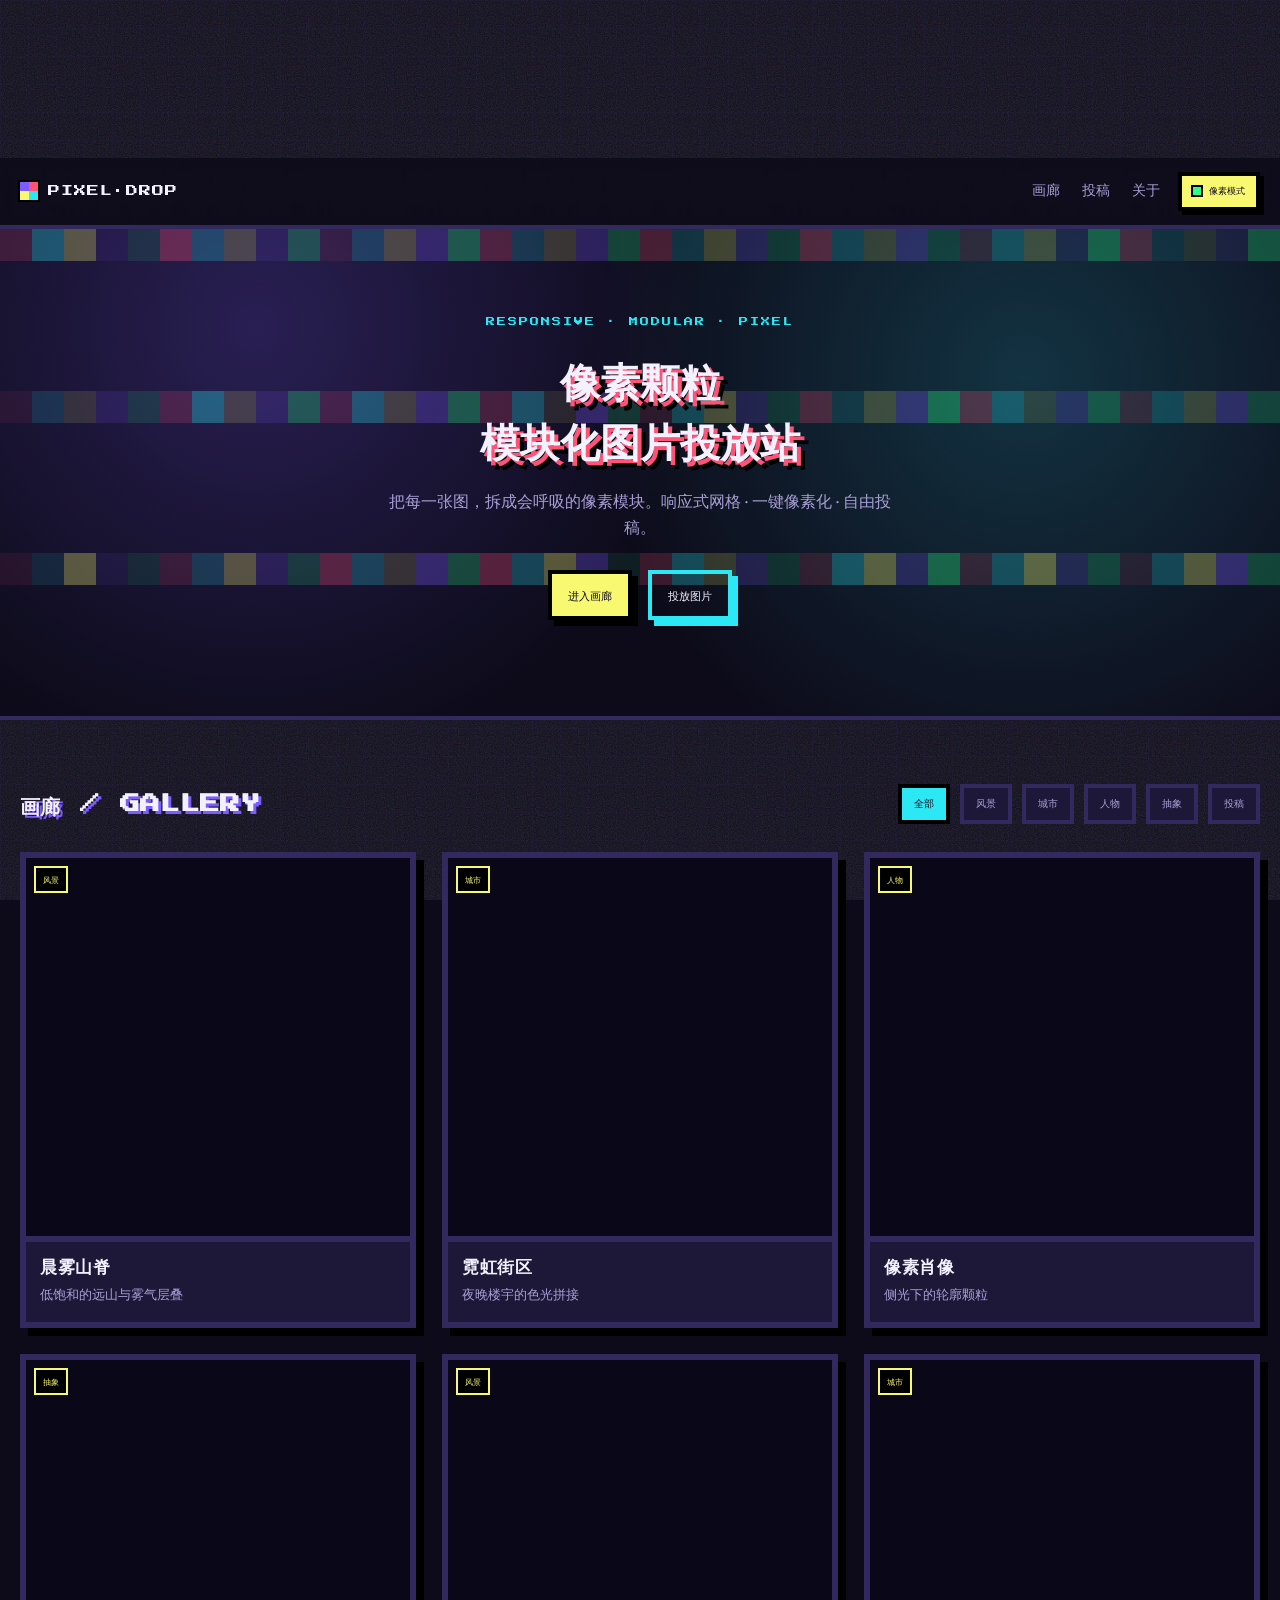
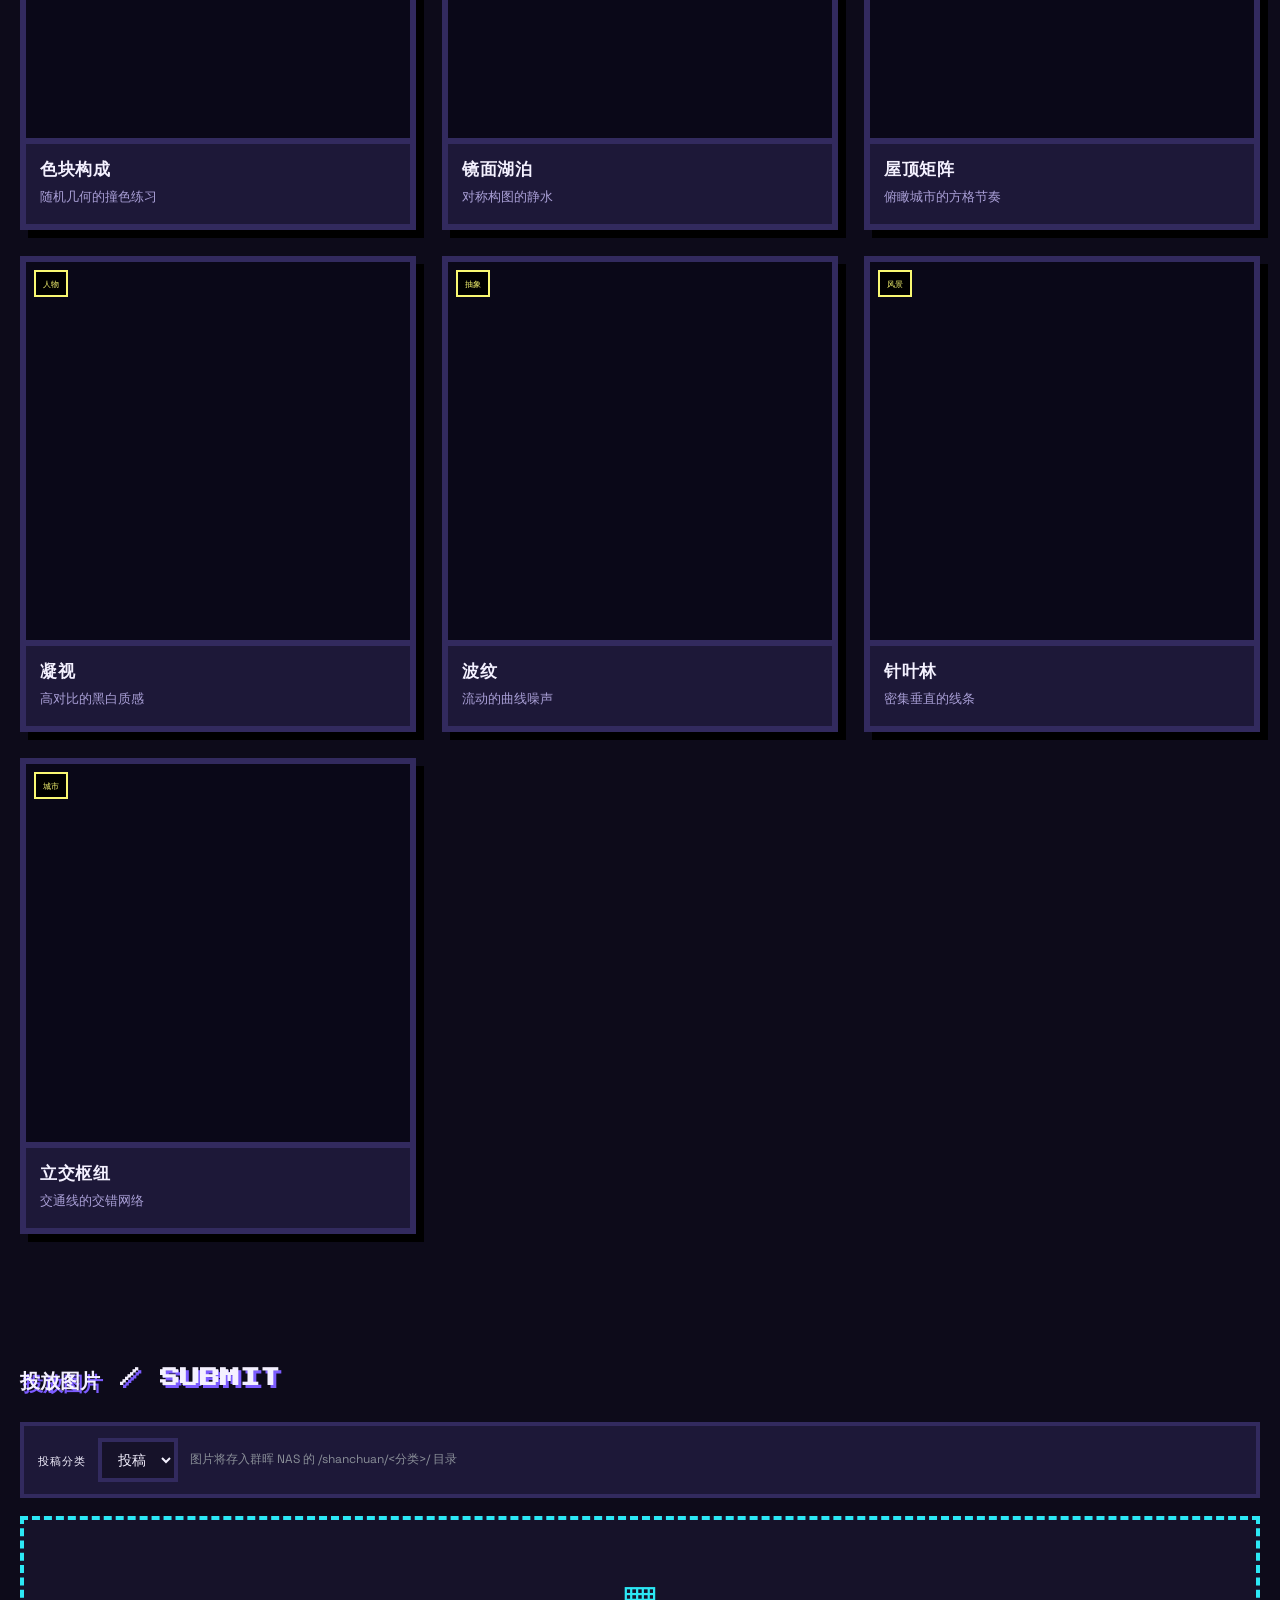
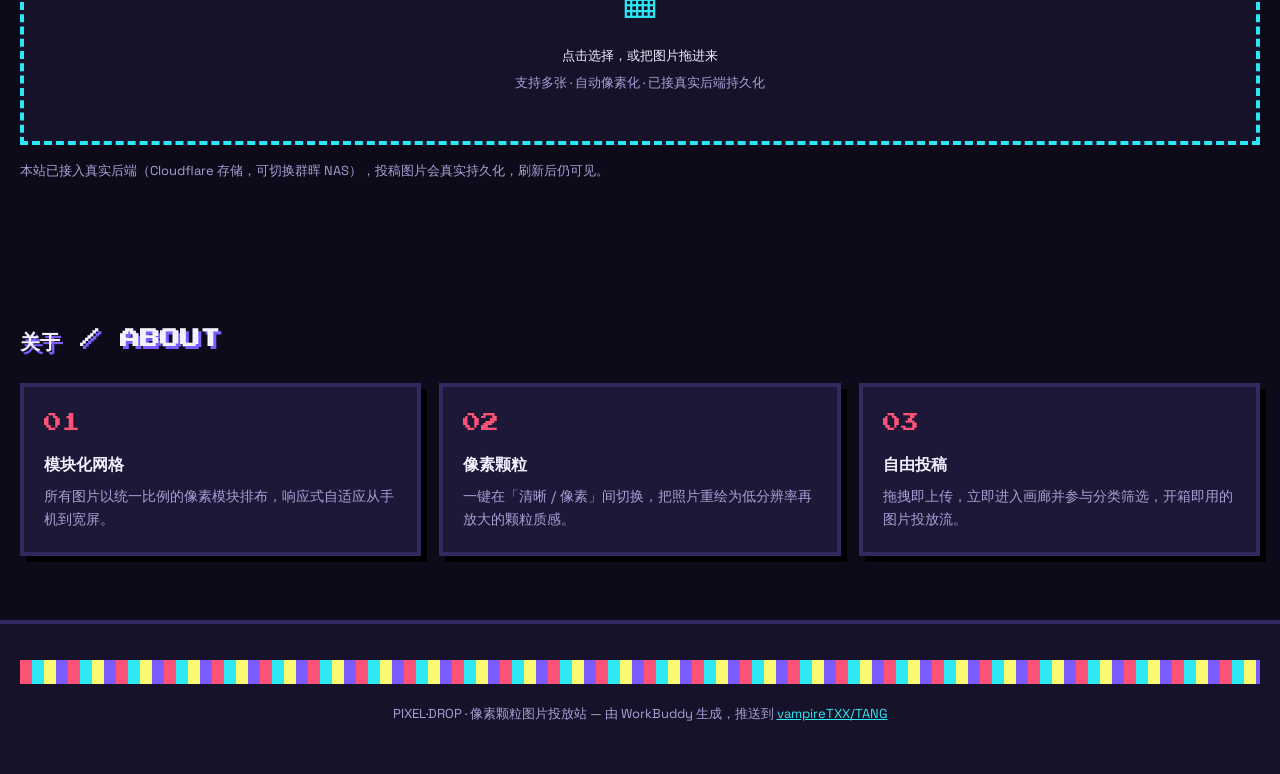
==== commit 46ae1788: "feat: 像素格调细+去鼠标跟随+随机呼吸闪烁背景" ====
--- a/index.html
+++ b/index.html
@@ -17,8 +17,8 @@
   <!-- 全局像素颗粒 / 网格叠层 -->
   <div class="grain" aria-hidden="true"></div>
 
-  <!-- 鼠标跟随像素粒子层（散发式波动） -->
-  <canvas id="fxCanvas" class="fx-canvas" aria-hidden="true"></canvas>
+  <!-- 随机呼吸闪烁的像素颗粒背景层 -->
+  <canvas id="grainField" class="grain-field" aria-hidden="true"></canvas>
 
   <!-- 顶部导航 -->
   <header class="nav">
--- a/styles.css
+++ b/styles.css
@@ -20,7 +20,7 @@
   --px: 4px;                 /* 基础像素单位 */
   --radius: 0px;            /* 像素风：硬边角 */
   --shadow: 6px 6px 0 #000; /* 硬投影 */
-  --maxw: 1180px;
+  --maxw: 1340px;
 
   --font-pixel: 'Press Start 2P', monospace;
   --font-body:  'Space Grotesk', system-ui, -apple-system, 'Segoe UI', Roboto, sans-serif;
@@ -199,23 +199,24 @@
 /* ===================== 画廊网格 ===================== */
 .grid {
   display: grid;
-  grid-template-columns: repeat(auto-fill, minmax(240px, 1fr));
-  gap: 18px;
+  grid-template-columns: repeat(auto-fill, minmax(330px, 1fr));
+  gap: 26px;
 }
 .cell {
   background: var(--panel);
-  border: var(--px) solid var(--line);
-  box-shadow: var(--shadow);
+  border: calc(var(--px) * 1.5) solid var(--line);
+  box-shadow: 8px 8px 0 #000;
   overflow: hidden;
-  transition: transform .12s, box-shadow .12s, border-color .12s;
+  transition: transform .14s, box-shadow .14s, border-color .14s;
   cursor: pointer;
 }
-.cell:hover { transform: translate(-3px,-3px); box-shadow: 9px 9px 0 #000; border-color: var(--pink); }
+.cell:hover { transform: translate(-5px,-5px) scale(1.015); box-shadow: 12px 12px 0 var(--pink); border-color: var(--pink); }
 .cell__media {
   position: relative;
   aspect-ratio: 1 / 1;
-  background: var(--bg-soft);
+  background: #0a0818;
   overflow: hidden;
+  border-bottom: calc(var(--px) * 1.5) solid var(--line);
 }
 .cell__canvas, .cell__img {
   width: 100%; height: 100%;
@@ -234,7 +235,7 @@
   padding: 5px 7px; border: 2px solid var(--yellow);
 }
 .cell__meta { padding: 12px 14px 16px; }
-.cell__title { font-size: 15px; margin: 0 0 4px; font-weight: 700; }
+.cell__title { font-size: 17px; margin: 0 0 4px; font-weight: 700; letter-spacing: .5px; }
 .cell__desc { font-size: 13px; color: var(--ink-dim); margin: 0; }
 
 .empty { text-align: center; color: var(--ink-dim); padding: 40px 0; font-family: var(--font-pixel); font-size: 11px; }
@@ -324,7 +325,7 @@
 /* ===================== 响应式 ===================== */
 @media (max-width: 640px) {
   .nav__links { display: none; }
-  .grid { grid-template-columns: repeat(auto-fill, minmax(150px, 1fr)); gap: 12px; }
+  .grid { grid-template-columns: repeat(auto-fill, minmax(220px, 1fr)); gap: 14px; }
   .hero { padding: 64px 16px 72px; }
   .gallery-section, .submit-section, .about-section { padding: 48px 16px; }
 }
@@ -336,3 +337,22 @@
 
 /* 焦点可见性（a11y） */
 :focus-visible { outline: 3px solid var(--cyan); outline-offset: 2px; }
+
+/* ===================== 投稿分类选择 ===================== */
+.submit-cat {
+  display: flex; align-items: center; flex-wrap: wrap; gap: 12px;
+  margin: 0 0 18px; padding: 12px 14px;
+  background: var(--panel); border: var(--px) solid var(--line);
+}
+.submit-cat label {
+  font-family: var(--font-pixel); font-size: 11px; color: var(--ink);
+  letter-spacing: 1px;
+}
+.submit-cat select {
+  font-family: var(--font-grotesk); font-size: 14px; font-weight: 500;
+  color: var(--ink); background: var(--bg-soft);
+  border: var(--px) solid var(--line); padding: 8px 12px; cursor: pointer;
+}
+.submit-cat select:focus-visible { outline: 3px solid var(--cyan); outline-offset: 2px; }
+.submit-cat__hint { font-size: 12px; color: var(--muted, #8a8f98); }
+@media (max-width: 640px) { .submit-cat__hint { width: 100%; } }
